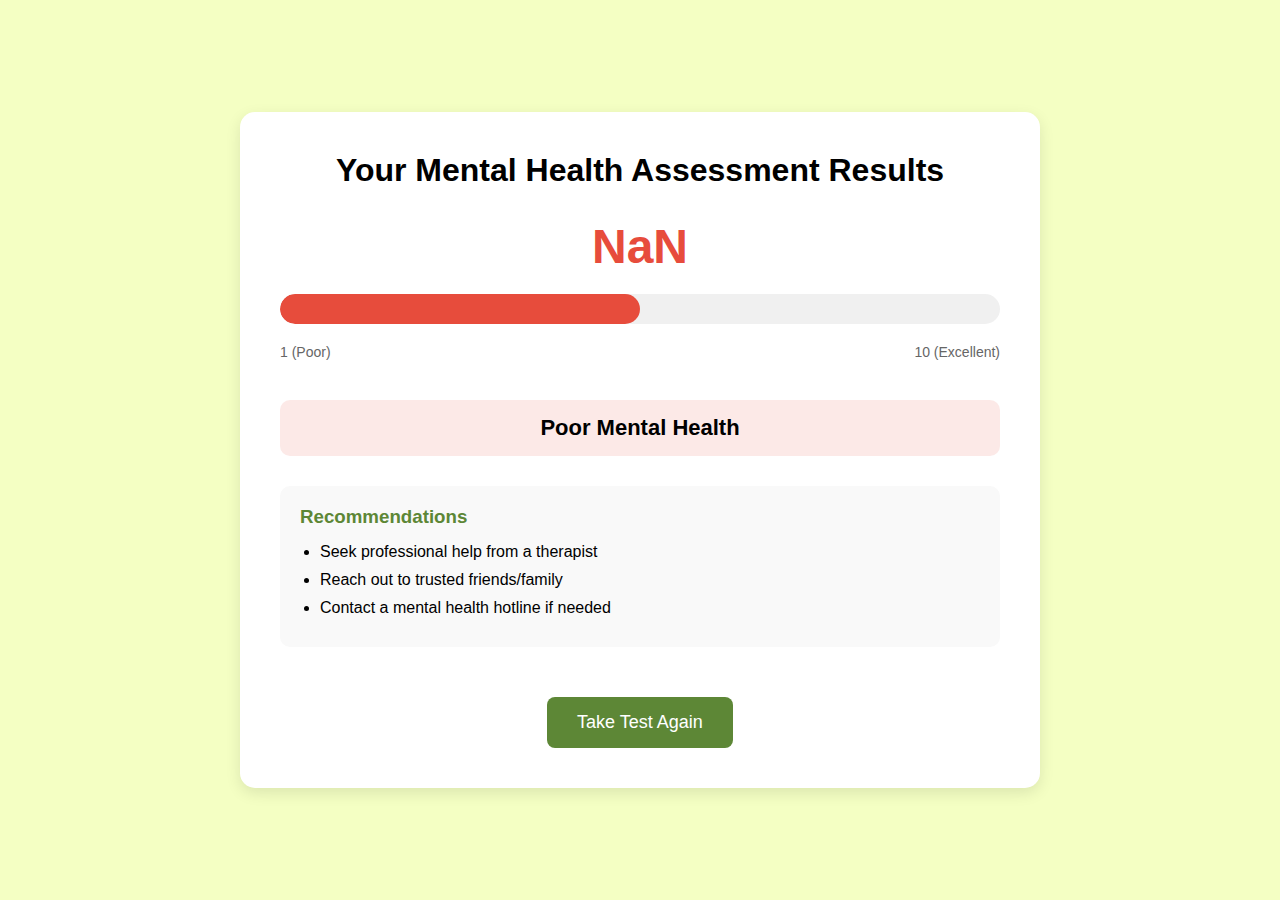
==== result.html @ 63c85dc1 "Add files via upload" ====
<!DOCTYPE html>
<html lang="en">
<head>
    <meta charset="UTF-8">
    <meta name="viewport" content="width=device-width, initial-scale=1.0">
    <title>Your Results</title>
    <link rel="stylesheet" href="styles.css">
</head>
<body>
    <div class="container result-container">
        <h1>Your Mental Health Assessment Results</h1>
        <div class="result-content">
            <div class="score-display">
                <div class="score-number" id="scoreNumber"></div>
                <div class="score-meter">
                    <div class="meter-bar" id="meterBar"></div>
                </div>
                <div class="score-labels">
                    <span>1 (Poor)</span>
                    <span>10 (Excellent)</span>
                </div>
            </div>
            <div class="result-text" id="resultText"></div>
            <div class="recommendations" id="recommendations"></div>
            <button class="retake-btn" onclick="window.location.href='index.html'">Take Test Again</button>
        </div>
    </div>
    <script src="script.js"></script>
</body>
</html>
---- styles.css ----
/* Base Styles */
* {
  box-sizing: border-box;
  margin: 0;
  padding: 0;
  font-family: 'Arial', sans-serif;
}

body {
  background-color: #F4FFC3;
  display: flex;
  justify-content: center;
  align-items: center;
  min-height: 100vh;
  padding: 20px;
}

.container {
  background-color: white;
  border-radius: 15px;
  box-shadow: 0 5px 15px rgba(0,0,0,0.1);
  padding: 30px;
  width: 90%;
  max-width: 800px;
}

/* Intro Page */
.intro-container {
  text-align: center;
  padding: 40px;
}

.intro-container h1 {
  color: #5D8736;
  margin-bottom: 20px;
}

.intro-container p {
  color: #333;
  margin-bottom: 30px;
  font-size: 18px;
}

.start-button {
  background-color: #5D8736;
  color: white;
  border: none;
  padding: 15px 30px;
  font-size: 18px;
  border-radius: 8px;
  cursor: pointer;
  transition: all 0.3s;
}

.start-button:hover {
  background-color: #4a6d2b;
  transform: translateY(-2px);
}

/* Questions Page */
.question-container {
  min-height: 500px;
  position: relative;
}

.progress-bar {
  height: 10px;
  background-color: #e0e0e0;
  border-radius: 5px;
  margin-bottom: 30px;
  overflow: hidden;
}

.progress {
  height: 100%;
  background-color: #5D8736;
  width: 0%;
  transition: width 0.3s;
}

#question-display {
  margin: 20% 7% 25% 7%;
}

.question-text {
  font-size: 20px;
  font-weight: 600;
  margin-bottom: 30px;
  color: #333;
}

.answer-buttons {
  display: flex;
  justify-content: space-between;
  gap: 10px;
  flex-wrap: wrap;
}

.answer-btn {
  flex: 1;
  min-width: 120px;
  padding: 12px;
  border: none;
  border-radius: 8px;
  background-color: #A9C46C;
  color: #333;
  font-weight: 500;
  cursor: pointer;
  transition: all 0.2s;
}

.answer-btn:hover {
  background-color: #809D3C;
}

.answer-btn.selected {
  background-color: #5D8736;
  color: white;
  box-shadow: 0 4px 8px rgba(0,0,0,0.1);
}

.nav-buttons {
  display: flex;
  justify-content: space-between;
  margin-top: 30px;
}

.nav-buttons button {
  padding: 12px 25px;
  border: none;
  border-radius: 8px;
  font-weight: 600;
  cursor: pointer;
  transition: all 0.2s;
}

#prevBtn {
  background-color: #e0e0e0;
  color: #333;
}

#prevBtn:hover {
  background-color: #d0d0d0;
}

#nextBtn {
  background-color: #5D8736;
  color: white;
}

#nextBtn:hover {
  background-color: #4a6d2b;
}

/* Results Page */
.result-container {
  padding: 40px;
  text-align: center;
}

.result-content {
  margin-top: 30px;
}

.score-display {
  margin-bottom: 40px;
}

.score-number {
  font-size: 48px;
  font-weight: 700;
  margin-bottom: 20px;
}

.score-meter {
  height: 30px;
  background-color: #f0f0f0;
  border-radius: 15px;
  margin: 20px 0;
  overflow: hidden;
}

.meter-bar {
  height: 100%;
  border-radius: 15px;
  width: 50%;
  transition: width 1s, background-color 1s;
}

.score-labels {
  display: flex;
  justify-content: space-between;
  color: #666;
  font-size: 14px;
}

.result-text {
  font-size: 22px;
  font-weight: 600;
  padding: 15px;
  border-radius: 10px;
  margin: 20px 0;
}

.recommendations {
  background-color: #f9f9f9;
  padding: 20px;
  border-radius: 10px;
  margin: 30px 0;
  text-align: left;
}

.recommendations h3 {
  color: #5D8736;
  margin-bottom: 15px;
}

.recommendations ul {
  padding-left: 20px;
}

.recommendations li {
  margin-bottom: 10px;
}

.retake-btn {
  background-color: #5D8736;
  color: white;
  border: none;
  padding: 15px 30px;
  font-size: 18px;
  border-radius: 8px;
  cursor: pointer;
  margin-top: 20px;
  transition: all 0.3s;
}

.retake-btn:hover {
  background-color: #4a6d2b;
}

/* Responsive Design */
@media (max-width: 768px) {
  .container {
      width: 95%;
      padding: 20px;
  }
  
  #question-display {
      margin: 15% 5% 20% 5%;
  }
  
  .answer-buttons {
      flex-direction: column;
  }
  
  .answer-btn {
      width: 100%;
      margin-bottom: 10px;
  }
  
  .question-text {
      font-size: 18px;
  }
}
/* Answer buttons layout */
.answer-buttons {
  display: flex;
  flex-wrap: wrap;
  gap: 10px;
  justify-content: space-between;
}

.answer-btn {
  flex: 1 0 calc(20% - 10px); /* 5 buttons per row with gap */
  min-width: 120px;
  padding: 12px;
  border: none;
  border-radius: 8px;
  background-color: #A9C46C;
  color: #333;
  font-weight: 500;
  cursor: pointer;
  transition: all 0.2s;
  text-align: center;
}

@media (max-width: 768px) {
  .answer-btn {
      flex: 1 0 100%; /* Stack vertically on small screens */
  }
}
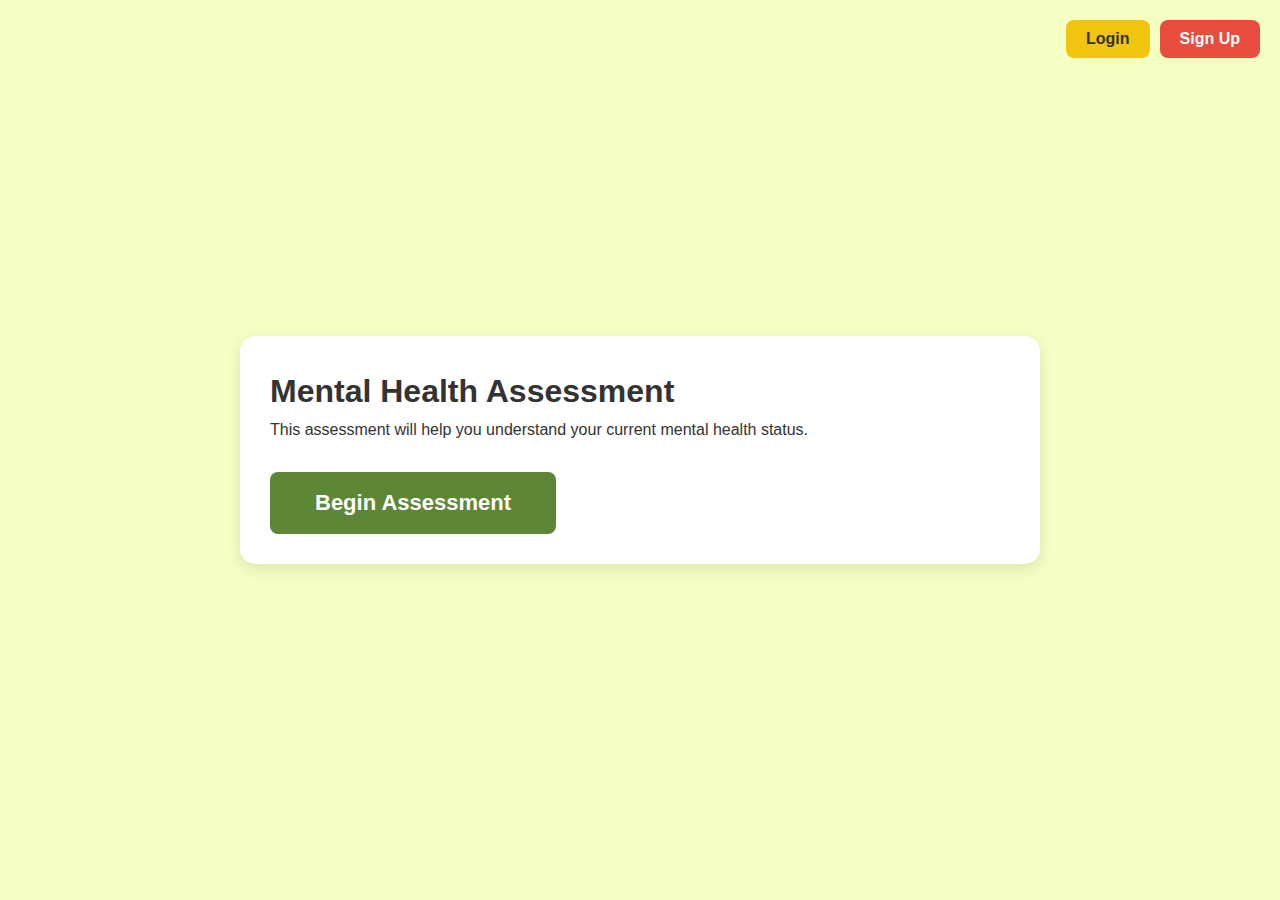
==== commit 642e77de: "Add files via upload" ====
--- a/result.html
+++ b/result.html
@@ -3,7 +3,7 @@
 <head>
     <meta charset="UTF-8">
     <meta name="viewport" content="width=device-width, initial-scale=1.0">
-    <title>Your Results</title>
+    <title>Your Mental Health Results</title>
     <link rel="stylesheet" href="styles.css">
 </head>
 <body>
@@ -21,8 +21,22 @@
                 </div>
             </div>
             <div class="result-text" id="resultText"></div>
+            <div class="result-phrase" id="resultPhrase"></div>
             <div class="recommendations" id="recommendations"></div>
-            <button class="retake-btn" onclick="window.location.href='index.html'">Take Test Again</button>
+            
+            <div class="emergency-resources">
+                <h3>Immediate Help Resources</h3>
+                <ul>
+                    <li><a href="tel:123-456-7890">Crisis Hotline: 123-456-7890</a></li>
+                    <li><a href="#">Find a Therapist Near You</a></li>
+                    <li><a href="#">24/7 Online Chat Support</a></li>
+                </ul>
+            </div>
+            
+            <div class="result-actions">
+                <button class="retake-btn" onclick="window.location.href='index.html'">Take Test Again</button>
+                <button class="create-account-btn" onclick="window.location.href='auth.html?mode=signup'">Create Account</button>
+            </div>
         </div>
     </div>
     <script src="script.js"></script>
--- a/styles.css
+++ b/styles.css
@@ -1,4 +1,4 @@
-/* Base Styles */
+/* ===== BASE RESET & GLOBAL STYLES ===== */
 * {
   box-sizing: border-box;
   margin: 0;
@@ -13,73 +13,195 @@
   align-items: center;
   min-height: 100vh;
   padding: 20px;
-}
-
+  line-height: 1.6;
+  color: #333;
+}
+
+/* ===== MAIN CONTAINER STYLES ===== */
 .container {
   background-color: white;
   border-radius: 15px;
   box-shadow: 0 5px 15px rgba(0,0,0,0.1);
   padding: 30px;
-  width: 90%;
+  width: 100%;
   max-width: 800px;
-}
-
-/* Intro Page */
-.intro-container {
+  margin: 20px auto;
+  position: relative;
+}
+
+/* ===== AUTHENTICATION BUTTONS (Index Page) ===== */
+.auth-buttons {
+  position: absolute;
+  top: 20px;
+  right: 20px;
+  display: flex;
+  gap: 10px;
+  z-index: 10;
+}
+
+#loginBtn, #signupBtn {
+  padding: 10px 20px;
+  border: none;
+  border-radius: 8px;
+  font-weight: 600;
+  cursor: pointer;
+  transition: all 0.3s;
+  font-size: 16px;
+}
+
+#loginBtn {
+  background-color: #f1c40f; /* Yellow */
+  color: #333;
+}
+
+#signupBtn {
+  background-color: #e74c3c; /* Red */
+  color: white;
+}
+
+#loginBtn:hover {
+  background-color: #f39c12;
+}
+
+#signupBtn:hover {
+  background-color: #c0392b;
+}
+
+/* ===== AUTH PAGE (Login/Signup) - UPDATED STYLES ===== */
+.auth-container {
+  max-width: 400px;
+  width: 100%;
+  padding: 40px;
   text-align: center;
-  padding: 40px;
-}
-
-.intro-container h1 {
+  background-color: white;
+  border-radius: 15px;
+  box-shadow: 0 5px 15px rgba(0,0,0,0.1);
+  margin: 0 auto;
+}
+
+.auth-container h2 {
   color: #5D8736;
-  margin-bottom: 20px;
-}
-
-.intro-container p {
-  color: #333;
   margin-bottom: 30px;
-  font-size: 18px;
-}
-
+  font-size: 24px;
+}
+
+.auth-form {
+  display: flex;
+  flex-direction: column;
+  gap: 20px;
+  background-color: rgba(255, 255, 255, 0.9);
+  border-radius: 12px;
+  padding: 30px;
+  box-shadow: 0 3px 10px rgba(0,0,0,0.08);
+  border: 1px solid rgba(0,0,0,0.05);
+  margin: 20px 0;
+}
+
+.auth-form input {
+  width: 100%;
+  padding: 12px 15px;
+  border: 1px solid #ddd;
+  border-radius: 8px;
+  font-size: 16px;
+  margin-bottom: 10px;
+}
+
+.auth-submit {
+  background-color: #5D8736;
+  color: white;
+  border: none;
+  padding: 12px 20px;
+  border-radius: 8px;
+  font-size: 16px;
+  font-weight: 600;
+  cursor: pointer;
+  transition: all 0.3s;
+  width: 100%;
+  max-width: 200px;
+  margin: 0 auto;
+}
+
+.auth-submit:hover {
+  background-color: #4a6d2b;
+}
+
+.auth-toggle {
+  margin-top: 20px;
+  color: #666;
+  background-color: rgba(255, 255, 255, 0.9);
+  border-radius: 12px;
+  padding: 20px;
+  box-shadow: 0 3px 10px rgba(0,0,0,0.08);
+  border: 1px solid rgba(0,0,0,0.05);
+}
+
+.auth-toggle a {
+  color: #5D8736;
+  font-weight: 600;
+  text-decoration: none;
+}
+
+/* ===== DESKTOP STYLES FOR AUTH PAGE ===== */
+@media (min-width: 768px) {
+  .auth-container {
+      padding: 50px;
+  }
+  
+  .auth-form {
+      padding: 40px;
+  }
+}
+
+/* ===== ALL OTHER PAGE STYLES REMAIN UNCHANGED BELOW ===== */
+/* ===== START BUTTON ===== */
 .start-button {
   background-color: #5D8736;
   color: white;
   border: none;
-  padding: 15px 30px;
-  font-size: 18px;
+  padding: 18px 45px;
+  font-size: 22px;
   border-radius: 8px;
   cursor: pointer;
   transition: all 0.3s;
+  margin-top: 30px;
+  font-weight: 600;
+  display: inline-block;
 }
 
 .start-button:hover {
   background-color: #4a6d2b;
-  transform: translateY(-2px);
-}
-
-/* Questions Page */
+  transform: scale(1.05);
+  box-shadow: 0 5px 15px rgba(0,0,0,0.2);
+}
+
+/* ===== QUESTION PAGE STYLES ===== */
 .question-container {
-  min-height: 500px;
-  position: relative;
+  display: flex;
+  flex-direction: column;
+  min-height: 60vh;
 }
 
 .progress-bar {
   height: 10px;
   background-color: #e0e0e0;
   border-radius: 5px;
-  margin-bottom: 30px;
+  margin-bottom: 25px;
   overflow: hidden;
+  width: 100%;
 }
 
 .progress {
   height: 100%;
   background-color: #5D8736;
   width: 0%;
-  transition: width 0.3s;
+  transition: width 0.3s ease;
 }
 
 #question-display {
-  margin: 20% 7% 25% 7%;
+  flex-grow: 1;
+  display: flex;
+  flex-direction: column;
+  padding: 20px 0;
 }
 
 .question-text {
@@ -87,19 +209,19 @@
   font-weight: 600;
   margin-bottom: 30px;
   color: #333;
-}
-
+  text-align: center;
+}
+
+/* Answer Buttons */
 .answer-buttons {
-  display: flex;
-  justify-content: space-between;
-  gap: 10px;
-  flex-wrap: wrap;
+  display: grid;
+  grid-template-columns: 1fr;
+  gap: 12px;
+  margin: 20px 0;
 }
 
 .answer-btn {
-  flex: 1;
-  min-width: 120px;
-  padding: 12px;
+  padding: 14px;
   border: none;
   border-radius: 8px;
   background-color: #A9C46C;
@@ -107,6 +229,8 @@
   font-weight: 500;
   cursor: pointer;
   transition: all 0.2s;
+  text-align: center;
+  font-size: 16px;
 }
 
 .answer-btn:hover {
@@ -119,19 +243,22 @@
   box-shadow: 0 4px 8px rgba(0,0,0,0.1);
 }
 
+/* Navigation Buttons */
 .nav-buttons {
   display: flex;
-  justify-content: space-between;
-  margin-top: 30px;
+  flex-direction: column;
+  gap: 12px;
+  margin-top: 20px;
 }
 
 .nav-buttons button {
-  padding: 12px 25px;
+  padding: 14px;
   border: none;
   border-radius: 8px;
   font-weight: 600;
   cursor: pointer;
   transition: all 0.2s;
+  font-size: 16px;
 }
 
 #prevBtn {
@@ -152,24 +279,13 @@
   background-color: #4a6d2b;
 }
 
-/* Results Page */
+/* ===== RESULT PAGE STYLES ===== */
 .result-container {
-  padding: 40px;
-  text-align: center;
-}
-
-.result-content {
-  margin-top: 30px;
+  padding: 30px;
 }
 
 .score-display {
-  margin-bottom: 40px;
-}
-
-.score-number {
-  font-size: 48px;
-  font-weight: 700;
-  margin-bottom: 20px;
+  margin: 30px 0;
 }
 
 .score-meter {
@@ -183,19 +299,17 @@
 .meter-bar {
   height: 100%;
   border-radius: 15px;
-  width: 50%;
-  transition: width 1s, background-color 1s;
-}
-
-.score-labels {
-  display: flex;
-  justify-content: space-between;
-  color: #666;
-  font-size: 14px;
+  transition: width 1s ease, background-color 1s ease;
+}
+
+.score-number {
+  font-size: 48px;
+  font-weight: 700;
+  margin: 10px 0;
 }
 
 .result-text {
-  font-size: 22px;
+  font-size: 24px;
   font-weight: 600;
   padding: 15px;
   border-radius: 10px;
@@ -223,70 +337,95 @@
   margin-bottom: 10px;
 }
 
+/* Result Action Buttons */
+.result-actions {
+  display: flex;
+  flex-direction: column;
+  gap: 15px;
+  margin-top: 30px;
+}
+
+.retake-btn, .create-account-btn {
+  padding: 16px;
+  border: none;
+  border-radius: 8px;
+  font-size: 18px;
+  cursor: pointer;
+  transition: all 0.3s;
+  font-weight: 600;
+  text-align: center;
+}
+
 .retake-btn {
   background-color: #5D8736;
   color: white;
-  border: none;
-  padding: 15px 30px;
-  font-size: 18px;
-  border-radius: 8px;
-  cursor: pointer;
-  margin-top: 20px;
-  transition: all 0.3s;
+}
+
+.create-account-btn {
+  background-color: #f1c40f;
+  color: #333;
 }
 
 .retake-btn:hover {
   background-color: #4a6d2b;
 }
 
-/* Responsive Design */
-@media (max-width: 768px) {
-  .container {
-      width: 95%;
-      padding: 20px;
+.create-account-btn:hover {
+  background-color: #f39c12;
+}
+
+/* Emergency Resources */
+.emergency-resources {
+  background: #FFECEC;
+  padding: 20px;
+  margin: 30px 0;
+  border-left: 4px solid #e74c3c;
+  text-align: left;
+  border-radius: 0 8px 8px 0;
+}
+
+.emergency-resources h3 {
+  color: #e74c3c;
+  margin-bottom: 15px;
+}
+
+.emergency-resources ul {
+  padding-left: 20px;
+}
+
+/* ===== DESKTOP STYLES ===== */
+@media (min-width: 768px) {
+  /* Answer Buttons - Horizontal on desktop */
+  .answer-buttons {
+      grid-template-columns: repeat(2, 1fr);
   }
   
-  #question-display {
-      margin: 15% 5% 20% 5%;
+  /* Navigation Buttons */
+  .nav-buttons {
+      flex-direction: row;
+      justify-content: space-between;
   }
   
-  .answer-buttons {
-      flex-direction: column;
+  .nav-buttons button {
+      max-width: 200px;
   }
   
-  .answer-btn {
-      width: 100%;
-      margin-bottom: 10px;
+  /* Result Actions */
+  .result-actions {
+      flex-direction: row;
+      justify-content: center;
   }
   
-  .question-text {
-      font-size: 18px;
-  }
-}
-/* Answer buttons layout */
-.answer-buttons {
-  display: flex;
-  flex-wrap: wrap;
-  gap: 10px;
-  justify-content: space-between;
-}
-
-.answer-btn {
-  flex: 1 0 calc(20% - 10px); /* 5 buttons per row with gap */
-  min-width: 120px;
-  padding: 12px;
-  border: none;
-  border-radius: 8px;
-  background-color: #A9C46C;
-  color: #333;
-  font-weight: 500;
-  cursor: pointer;
-  transition: all 0.2s;
+  .retake-btn, .create-account-btn {
+      max-width: 250px;
+  }
+}
+
+/* ===== UTILITY CLASSES ===== */
+.hidden {
+  display: none !important;
+}
+
+.text-center {
   text-align: center;
-}
-
-@media (max-width: 768px) {
-  .answer-btn {
-      flex: 1 0 100%; /* Stack vertically on small screens */
-  }
 }